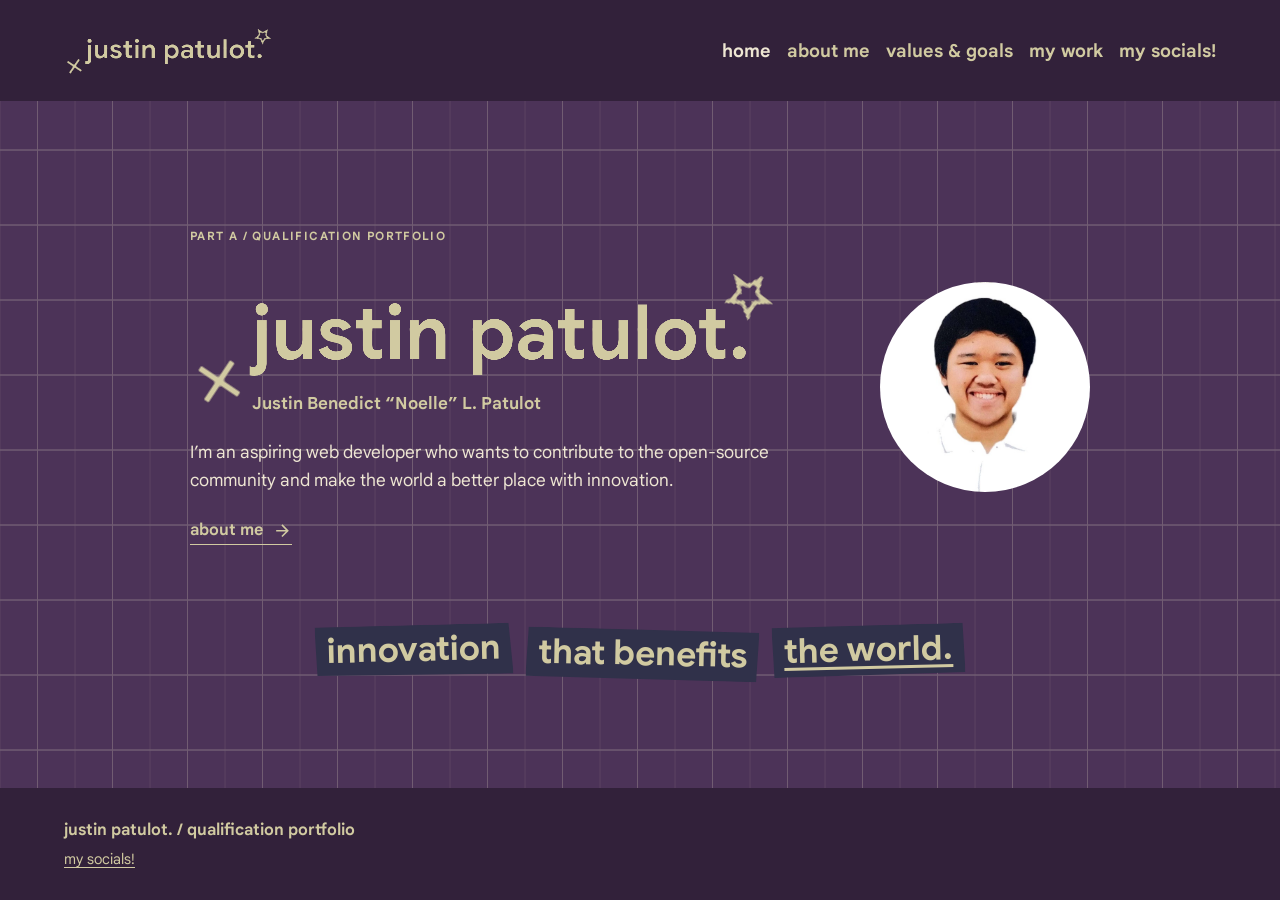
==== index.html @ 3b2c1725 "initial commit" ====
<!DOCTYPE html>
<html lang="en">
<head>
    <meta charset="UTF-8">
    <meta name="viewport" content="width=device-width, initial-scale=1.0">
    <link rel="stylesheet" href="style.css">
    <link rel="stylesheet" href="portfolio.css">
    <title>Home | Justin Patulot</title>
</head>
<body>
    <header id="top">
        <a class="portfolio-logo" href="index.html" aria-label="Justin Patulot, home">
            <img src="assets/poster-logo.svg" alt="" width="1170" height="280">
        </a>
        <button class="menu-toggle" type="button" aria-label="Open menu" aria-controls="main-navigation" aria-expanded="false" hidden>
            <img class="menu-open-icon" src="assets/material-menu.svg" alt="">
            <img class="menu-close-icon" src="assets/material-close.svg" alt="">
        </button>
        <nav id="main-navigation" class="center portfolio-nav" aria-label="Main navigation">
            <a href="index.html" aria-current="page">home</a>
            <a href="about.html">about me</a>
            <a href="values.html">values &amp; goals</a>
            <a href="work.html">my work</a>
            <a href="socials.html">my socials!</a>
        </nav>
    </header>

    <main class="portfolio">
        <section class="portfolio-hero portfolio-shell" id="home" aria-labelledby="hero-title">
            <div class="portfolio-hero-copy">
                <p class="portfolio-kicker">PART A / QUALIFICATION PORTFOLIO</p>
                <h1 id="hero-title">
                    <img class="portfolio-hero-logo" src="assets/poster-logo.svg" alt="Justin Patulot" width="1170" height="280">
                </h1>
                <p class="portfolio-full-name">Justin Benedict “Noelle” L. Patulot</p>
                <p class="portfolio-introduction">
                    I’m an aspiring web developer who wants to contribute to the open-source
                    community and make the world a better place with innovation.
                </p>
                <a class="portfolio-start" href="about.html">
                    about me
                    <img class="material-icon" src="assets/material-arrow-downward.svg" alt="">
                </a>
            </div>

            <div class="portfolio-portrait">
                <img src="assets/104.jpg" alt="Portrait of Justin Patulot" width="600" height="600">
            </div>
        </section>

        <div class="portfolio-manifesto portfolio-shell" aria-label="Innovation that benefits the world">
            <span>innovation</span>
            <span>that benefits</span>
            <span>the world.</span>
        </div>

        <footer class="portfolio-footer" id="contact" aria-label="Contact">
            <div class="portfolio-shell">
                <div>
                    <p>justin patulot. / qualification portfolio</p>
                    <p><a href="socials.html">my socials!</a></p>
                </div>
            </div>
        </footer>

    </main>

    <svg width="0" height="0" aria-hidden="true" focusable="false" style="position: absolute; pointer-events: none;">
        <defs>
            <filter id="grid-warp" x="0%" y="0%" width="100%" height="100%" primitiveUnits="userSpaceOnUse" color-interpolation-filters="sRGB">
                <feFlood flood-color="#808000" result="neutral" />
                <feImage id="grid-warp-map" x="-1000" y="-1000" width="1" height="1" preserveAspectRatio="none" result="local-warp" />
                <feComposite in="local-warp" in2="neutral" operator="over" result="warp-map" />
                <feDisplacementMap id="grid-warp-displacement" in="SourceGraphic" in2="warp-map" scale="0" xChannelSelector="R" yChannelSelector="G" />
            </filter>
        </defs>
    </svg>
    <script src="grid-warp.js"></script>
    <script src="menu.js"></script>
</body>
</html>
---- style.css ----
@font-face {
    font-family: "GoogleSans";
    src: url("fonts/GoogleSans-VariableFont_GRAD,opsz,wght.ttf") format(truetype)
}

* {
    margin: 0;
    padding: 0;
    box-sizing: border-box;
}

body {
    position: relative;
    font-family: "GoogleSans";
    width: 100%;
    background-color: #4c3358;
    overflow-x: hidden;
}

body::before {
    content: "";
    position: fixed;
    inset: 0;
    background-image: url("assets/Grid-Lines-PNG-Picture-959964478.png");
    background-repeat: repeat;
    background-size: 300px 300px;
    opacity: 0.25;
    pointer-events: none;
    z-index: -1;
    filter: invert(82%) sepia(12%) saturate(300%) hue-rotate(10deg);
}

body.grid-warp-active::before {
    filter: invert(82%) sepia(12%) saturate(300%) hue-rotate(10deg) url("#grid-warp");
}

nav {
    font-weight: bold;
    font-size: 22px;
    margin-left: auto;
    display: flex;
    gap: 20px;
}

nav a {
    position: relative;
    text-decoration: none;
    color: #D1CAA1;
}

nav a::after {
    content: "";
    position: absolute;
    left: 0;
    bottom: -5px;
    width: 100%;
    height: 3px;
    background-color: #D1CAA1;
    transform: scaleX(0);
    transform-origin: left;
    transition: transform 0.3s ease;
}

nav a:hover::after {
    transform: scaleX(1);
}

header {
    display: flex;
    align-items: center;
    font-weight: bold;
    font-size: 22px;
    padding-left: 5%;
    padding-right: 5%;
    padding-top: 2%;
    padding-bottom: 2%;
    background-color: #32213A;
    width: 100%;
}

a:link {
    color: #D1CAA1;
    text-decoration: none;
}

p {
    color: #D1CAA1;
}

.center {
    text-align: center;
}
.center > div, .center > table {
    margin-left: auto;
    margin-right: auto;
}

.hero-section {
    display: flex;
    justify-content: center;
    align-items: center;
    gap: 30px;
    min-height: 70vh;
}

.hero-section img {
    width: 200px;
    height: 200px;
    border-radius: 50%;
    object-fit: cover;
}

.hero-section-inline {
    display: inline;
    align-items: center;
    color: #D1CAA1;
    font-weight: bold;
}
---- portfolio.css ----
body {
    min-height: 100vh;
    min-height: 100dvh;
    display: flex;
    flex-direction: column;
}

.portfolio-logo {
    display: block;
    width: 210px;
    max-width: 70vw;
    flex-shrink: 0;
    line-height: 0;
}

.portfolio-logo img {
    display: block;
    width: 100%;
    height: auto;
}

.portfolio-logo:focus-visible {
    outline: 2px solid #d1caa1;
    outline-offset: 5px;
}

.menu-toggle {
    position: relative;
    display: none;
    width: 44px;
    height: 44px;
    align-items: center;
    justify-content: center;
    border: 1px solid #d1caa1;
    background: transparent;
    cursor: pointer;
}

.menu-toggle img {
    position: absolute;
    width: 26px;
    height: 26px;
    transition: transform 0.3s ease, opacity 0.3s ease;
}

.menu-toggle .menu-close-icon {
    opacity: 0;
    transform: rotate(-180deg) scale(0.7);
}

.menu-toggle[aria-expanded="true"] .menu-open-icon {
    opacity: 0;
    transform: rotate(180deg) scale(0.7);
}

.menu-toggle[aria-expanded="true"] .menu-close-icon {
    opacity: 1;
    transform: rotate(0) scale(1);
}

.menu-toggle:focus-visible {
    outline: 2px solid #d1caa1;
    outline-offset: 4px;
}

.portfolio-nav {
    font-size: clamp(16px, 1.4vw, 20px);
    flex-wrap: wrap;
    justify-content: flex-end;
    gap: 0.6rem 1rem;
}

.portfolio-nav a {
    white-space: nowrap;
}

.portfolio-nav a[aria-current="page"] {
    color: #eee6d3;
}

.portfolio {
    color: #d1caa1;
    flex: 1;
    display: flex;
    flex-direction: column;
}

.portfolio p {
    color: inherit;
}

.portfolio a:link,
.portfolio a:visited {
    color: inherit;
    text-decoration: none;
}

.portfolio a:focus-visible {
    outline: 2px solid #d1caa1;
    outline-offset: 5px;
}

.portfolio section[id] {
    scroll-margin-top: 1rem;
}

.portfolio-shell {
    width: min(1160px, 90%);
    margin-inline: auto;
}

.portfolio-kicker {
    font-size: 0.72rem;
    font-weight: 800;
    letter-spacing: 0.12em;
}

.portfolio .portfolio-placeholder {
    color: #e4d9c9;
}

.portfolio .material-icon {
    width: 1.2em;
    height: 1.2em;
    display: inline-block;
    vertical-align: middle;
    flex: none;
}

.portfolio-hero {
    width: min(900px, 90%);
    min-height: 440px;
    display: grid;
    grid-template-columns: minmax(0, 1fr) 210px;
    align-items: center;
    gap: 3rem;
    padding-block: clamp(6rem, 10vw, 9rem) 4rem;
}

.portfolio-hero h1 {
    font-size: clamp(3.4rem, 6vw, 5rem);
    line-height: 0.95;
    letter-spacing: -0.06em;
    margin: 1.5rem 0 0.6rem;
}

.portfolio-hero-logo {
    display: block;
    width: 100%;
    max-width: 590px;
    height: auto;
}

.portfolio-full-name {
    font-size: 1.05rem;
    font-weight: 700;
    position: relative;
    z-index: 1;
    margin-top: -1.6rem;
    margin-left: min(10.6%, 62px);
}

.portfolio-introduction {
    max-width: 38rem;
    margin-top: 1.5rem;
    font-size: 1.08rem;
    line-height: 1.65;
    color: #eee6d3 !important;
}

.portfolio-start {
    display: inline-flex;
    align-items: center;
    gap: 0.6rem;
    margin-top: 1.6rem;
    border-bottom: 1px solid #d1caa1;
    padding-bottom: 0.25rem;
    font-weight: 700;
}

.portfolio-start .material-icon {
    transform: rotate(-90deg);
}

.portfolio-portrait {
    position: relative;
}

.portfolio-portrait img {
    display: block;
    width: 100%;
    height: auto;
    aspect-ratio: 1;
    object-fit: cover;
    border-radius: 50%;
}

.portfolio-manifesto {
    display: flex;
    justify-content: center;
    flex-wrap: wrap;
    gap: 0.5rem 0.8rem;
    padding-block: 1rem 5rem;
}

.portfolio-manifesto span {
    display: inline-block;
    position: relative;
    isolation: isolate;
    padding: 0.4rem 0.75rem;
    font-size: clamp(1.5rem, 2.7vw, 2.5rem);
    font-weight: 800;
    line-height: 1.1;
    transform: rotate(-1.3deg);
}

.portfolio-manifesto span::before {
    content: "";
    position: absolute;
    inset: 0;
    z-index: -1;
    background: #30314a;
    clip-path: polygon(0 1%, 98% 0, 100% 100%, 1% 96%);
}

.portfolio-manifesto span:nth-child(2) {
    transform: rotate(1.2deg) translateY(0.25rem);
}

.portfolio-manifesto span:nth-child(2)::before {
    clip-path: polygon(1% 0, 100% 3%, 99% 100%, 0 97%);
}

.portfolio-manifesto span:last-child::before {
    clip-path: polygon(0 2%, 99% 0, 100% 97%, 1% 100%);
}

.portfolio-manifesto span:last-child {
    text-decoration: underline;
    text-underline-offset: 0.14em;
}

.portfolio-page-heading {
    padding-top: clamp(4rem, 8vw, 7rem);
}

.portfolio-page-heading h1 {
    font-size: clamp(3rem, 6vw, 5rem);
    line-height: 1;
    letter-spacing: -0.05em;
    margin: 1rem 0;
}

.portfolio-page-heading > p:last-of-type {
    color: #eee6d3;
    font-size: 1.1rem;
    line-height: 1.6;
}

.portfolio-page-arrow {
    display: block;
    width: clamp(5rem, 10vw, 7.25rem);
    height: auto;
    margin: 1rem 0 0 auto;
}

.portfolio-section {
    display: grid;
    grid-template-columns: 0.9fr 1.1fr;
    gap: clamp(2rem, 6vw, 6rem);
    padding-block: clamp(4rem, 7vw, 6rem);
    border-bottom: 1px solid rgba(209, 202, 161, 0.35);
}

.portfolio-section-heading h2 {
    font-size: clamp(2.3rem, 4.4vw, 4rem);
    line-height: 1.18;
    letter-spacing: -0.05em;
    margin-top: 1.2rem;
}

.portfolio-section-heading h2 span {
    background: #30314a;
    padding: 0.05em 0.16em 0.12em;
    box-decoration-break: clone;
    -webkit-box-decoration-break: clone;
}

.portfolio-section-content {
    color: #eee6d3;
    font-size: 1.05rem;
    line-height: 1.7;
}

.portfolio-section-content > p + p {
    margin-top: 1rem;
}

.portfolio-section-content h3 {
    color: #d1caa1;
    font-size: 1.4rem;
    line-height: 1.25;
    margin: 0.4rem 0;
}

.portfolio-entries article {
    padding: 1.3rem 0;
    border-bottom: 1px solid rgba(209, 202, 161, 0.35);
}

.portfolio-entries article:first-child {
    padding-top: 0;
}

.portfolio-entries article:last-child {
    border-bottom: 0;
    padding-bottom: 0;
}

.portfolio-entries article > p + p {
    margin-top: 0.7rem;
}

.portfolio-work-preview {
    display: block;
    width: min(100%, 540px);
    margin-top: 1rem;
    border: 1px solid rgba(209, 202, 161, 0.35);
}

.portfolio-poster-preview {
    width: min(100%, 320px);
}

.portfolio-work-preview img {
    display: block;
    width: 100%;
    height: auto;
}

.portfolio a.portfolio-work-link {
    display: inline-block;
    margin-top: 0.8rem;
    color: #d1caa1;
    font-weight: 700;
    text-decoration: underline;
    text-underline-offset: 0.2em;
}

.portfolio-music-links {
    display: flex;
    flex-wrap: wrap;
    gap: 0.75rem 1.5rem;
    margin-top: 1rem;
}

.portfolio .portfolio-music-links a {
    position: relative;
    color: #d1caa1;
    font-weight: 700;
}

.portfolio-music-links a::after {
    content: "";
    position: absolute;
    left: 0;
    bottom: -5px;
    width: 100%;
    height: 3px;
    background: #d1caa1;
    transform: scaleX(0);
    transform-origin: left;
    transition: transform 0.3s ease;
}

.portfolio-music-links a:hover::after,
.portfolio-music-links a:focus-visible::after {
    transform: scaleX(1);
}

.portfolio-art-gallery {
    display: grid;
    grid-template-columns: repeat(2, minmax(0, 1fr));
    gap: 0.8rem;
    align-items: start;
    margin-top: 1rem;
}

.portfolio-art-gallery a {
    display: block;
    border: 1px solid rgba(209, 202, 161, 0.35);
}

.portfolio-art-gallery a:first-child {
    grid-row: span 2;
}

.portfolio-art-gallery img {
    display: block;
    width: 100%;
    height: auto;
}

.portfolio-badge-proof {
    display: block;
    width: min(100%, 320px);
    height: auto;
    margin-top: 1rem;
}

.portfolio-strengths {
    list-style: none;
    margin: 1rem 0 1.5rem;
}

.portfolio-strengths li {
    display: grid;
    grid-template-columns: 2rem 9rem minmax(0, 1fr);
    gap: 1rem;
    padding: 0.7rem 0;
    border-bottom: 1px solid rgba(209, 202, 161, 0.35);
}

.portfolio-strengths li > p {
    grid-column: 3;
}

.portfolio-strengths .material-icon {
    width: 1.7rem;
    height: 1.7rem;
}

.portfolio-strengths strong {
    color: #d1caa1;
    font-size: 1.3rem;
}

.socials-list {
    list-style: none;
}

.socials-list li {
    padding: 1rem 0;
}

.socials-list img {
    width: 1.6rem;
    height: 1.6rem;
}

.socials-list strong {
    color: #d1caa1;
}

.portfolio .socials-list a {
    position: relative;
    display: inline-flex;
    align-items: center;
    gap: 1rem;
    color: #eee6d3;
    text-decoration: none;
}

.portfolio .socials-list a::after {
    content: "";
    position: absolute;
    left: 0;
    bottom: -5px;
    width: 100%;
    height: 3px;
    background-color: #d1caa1;
    transform: scaleX(0);
    transform-origin: left;
    transition: transform 0.3s ease;
}

.portfolio .socials-list a:hover::after,
.portfolio .socials-list a:focus-visible::after {
    transform: scaleX(1);
}

.portfolio-footer {
    margin-top: auto;
    background: #32213a;
}

.portfolio-footer > div {
    display: flex;
    justify-content: space-between;
    align-items: center;
    gap: 2rem;
    padding-block: 2rem;
    font-weight: 700;
}

.portfolio-footer p + p {
    margin-top: 0.6rem;
    font-size: 0.9rem;
    font-weight: 400;
}

.portfolio .portfolio-footer a {
    text-decoration: underline;
    text-underline-offset: 0.2em;
}

.portfolio-back-to-top {
    position: fixed;
    right: 1.25rem;
    bottom: 1.25rem;
    z-index: 10;
    display: grid;
    place-items: center;
    width: 3rem;
    height: 3rem;
    background: #30314a;
    border: 1px solid #d1caa1;
}

.portfolio-back-to-top:hover {
    background: #211d32;
}

.portfolio-back-to-top[hidden] {
    display: none;
}

@media (max-width: 760px) {
    html.mobile-menu-open {
        scrollbar-width: none;
    }
    html.mobile-menu-open::-webkit-scrollbar {
        display: none;
    }
    body > header {
        flex-wrap: wrap;
        justify-content: space-between;
        padding-block: 1rem;
    }
    body > header .menu-toggle:not([hidden]) {
        display: inline-flex;
    }
    body > header .portfolio-nav {
        width: 100%;
        margin-left: 0;
        margin-top: 0.8rem;
        flex-direction: column;
        flex-wrap: nowrap;
        align-items: stretch;
        justify-content: flex-start;
        gap: 0;
        font-size: 1rem;
    }
    body > header .portfolio-nav a {
        min-height: 44px;
        padding: 0.75rem;
        text-align: left;
        transition: background-color 0.2s ease;
    }
    body > header .portfolio-nav a::after {
        display: none;
    }
    body > header .portfolio-nav a:hover,
    body > header .portfolio-nav a:focus {
        background-color: rgba(209, 202, 161, 0.16);
    }
    body > header.menu-ready .portfolio-nav {
        display: none;
    }
    body > header.menu-ready .portfolio-nav.is-open {
        display: flex;
    }
    .portfolio-hero {
        grid-template-columns: 1fr 160px;
        gap: 2rem;
    }
    .portfolio-hero h1 {
        font-size: clamp(3rem, 7vw, 4rem);
    }
    .portfolio-section {
        grid-template-columns: 1fr;
        gap: 2rem;
    }
}

@media (max-width: 520px) {
    .portfolio-art-gallery {
        grid-template-columns: 1fr;
    }
    .portfolio-art-gallery a:first-child {
        grid-row: auto;
    }
    .portfolio-hero {
        grid-template-columns: 1fr;
        min-height: 0;
        padding-top: 4rem;
    }
    .portfolio-portrait {
        width: 180px;
        margin: 0 0 1rem 1rem;
    }
    .portfolio-manifesto {
        padding-bottom: 4rem;
    }
    .portfolio-strengths li {
        grid-template-columns: 2rem 1fr;
        gap: 0.15rem 0.6rem;
    }
    .portfolio-strengths li > span,
    .portfolio-strengths li > p {
        grid-column: 2;
    }
    .portfolio-footer > div {
        align-items: start;
        flex-direction: column;
        gap: 1rem;
    }
}

@media (prefers-reduced-motion: reduce) {
    .menu-toggle img,
    body > header .portfolio-nav a,
    .portfolio-music-links a::after {
        transition: none;
    }
}
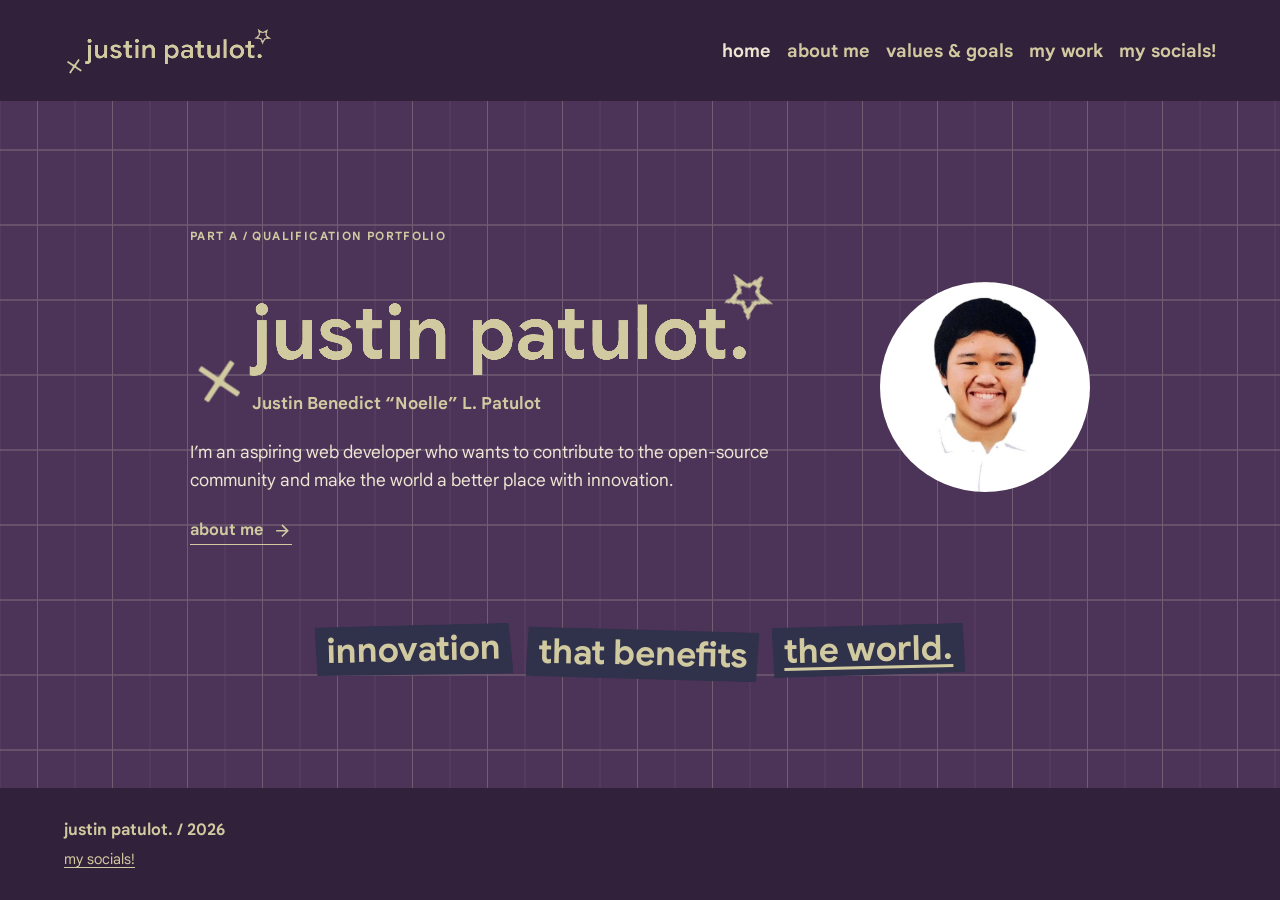
==== commit e753fe4c: "changes in the footer" ====
--- a/index.html
+++ b/index.html
@@ -57,7 +57,7 @@
         <footer class="portfolio-footer" id="contact" aria-label="Contact">
             <div class="portfolio-shell">
                 <div>
-                    <p>justin patulot. / qualification portfolio</p>
+                    <p>justin patulot. / 2026</p>
                     <p><a href="socials.html">my socials!</a></p>
                 </div>
             </div>
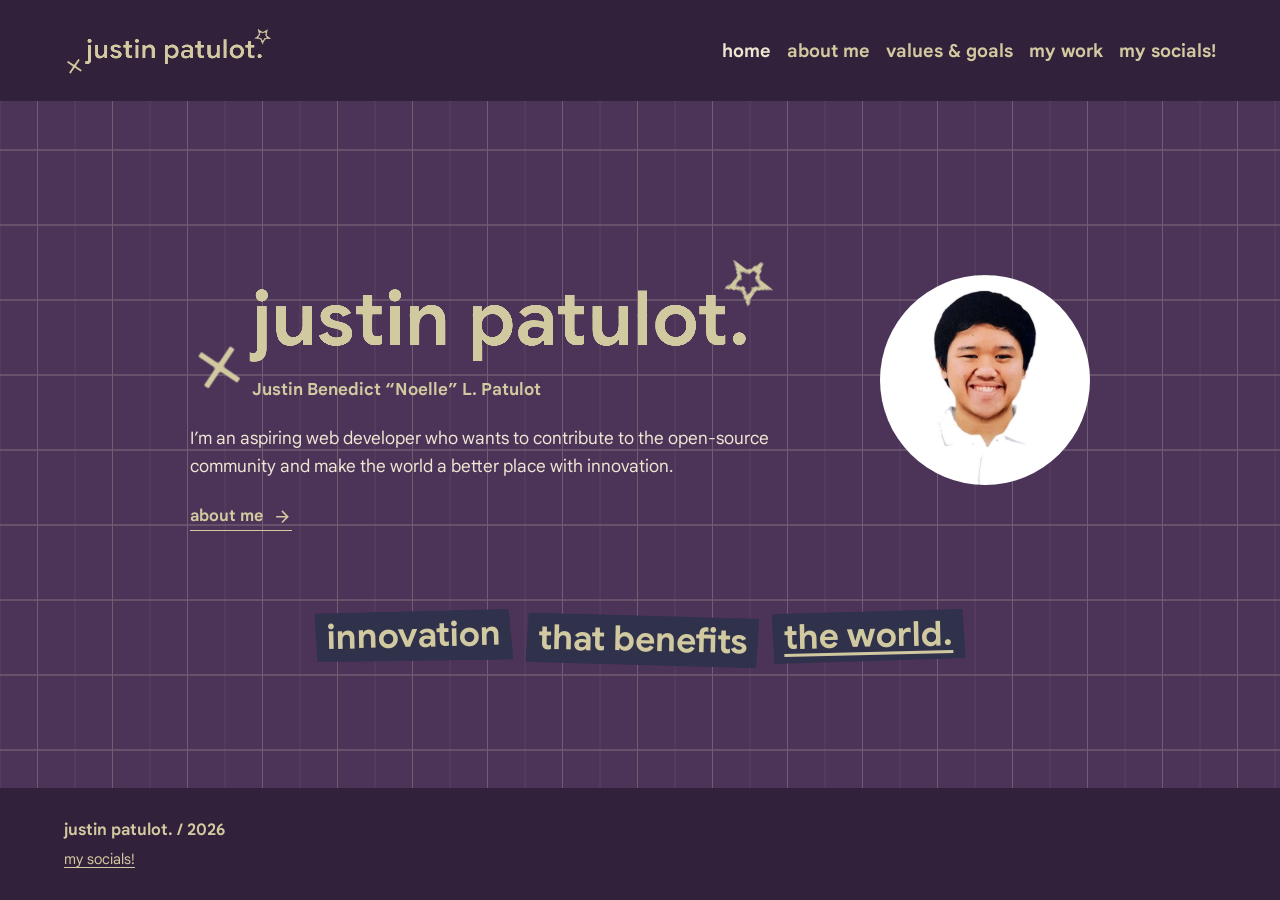
==== commit ad3304da: "remove repeating/incosistent designs in the webpage" ====
--- a/index.html
+++ b/index.html
@@ -28,7 +28,6 @@
     <main class="portfolio">
         <section class="portfolio-hero portfolio-shell" id="home" aria-labelledby="hero-title">
             <div class="portfolio-hero-copy">
-                <p class="portfolio-kicker">PART A / QUALIFICATION PORTFOLIO</p>
                 <h1 id="hero-title">
                     <img class="portfolio-hero-logo" src="assets/poster-logo.svg" alt="Justin Patulot" width="1170" height="280">
                 </h1>
@@ -37,7 +36,7 @@
                     I’m an aspiring web developer who wants to contribute to the open-source
                     community and make the world a better place with innovation.
                 </p>
-                <a class="portfolio-start" href="about.html">
+                <a class="portfolio-start" href="about.html" target="_blank" rel="noopener noreferrer">
                     about me
                     <img class="material-icon" src="assets/material-arrow-downward.svg" alt="">
                 </a>
@@ -58,7 +57,7 @@
             <div class="portfolio-shell">
                 <div>
                     <p>justin patulot. / 2026</p>
-                    <p><a href="socials.html">my socials!</a></p>
+                    <p><a href="socials.html" target="_blank" rel="noopener noreferrer">my socials!</a></p>
                 </div>
             </div>
         </footer>
